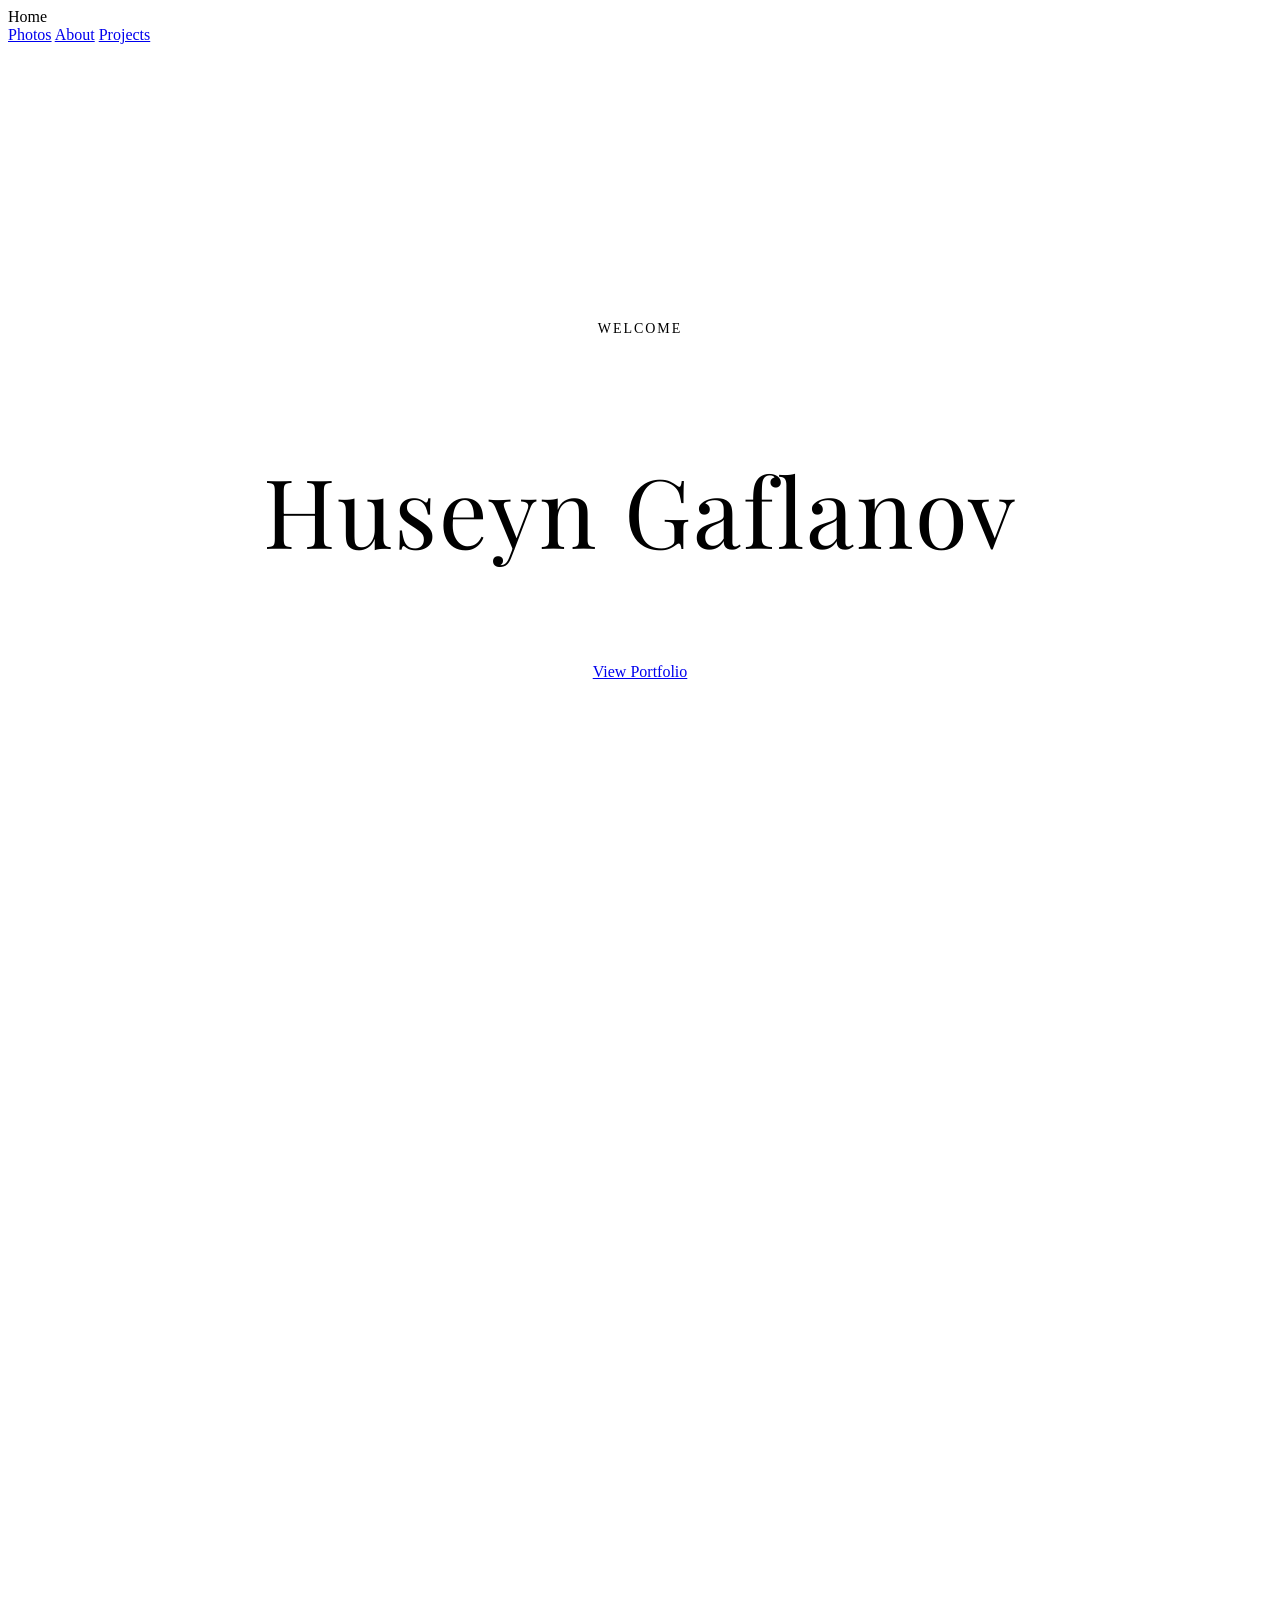
==== index.html @ c1ddec12 "Footer fix, Wrangler/Git setup, Projects set." ====
<!DOCTYPE html>
<html lang="en" dir="ltr">
  <head>
    <meta charset="utf-8">
    <meta name="viewport" content="width=device-width, initial-scale=1.0">
    <link rel="preconnect" href="https://fonts.googleapis.com">
    <link rel="preconnect" href="https://fonts.gstatic.com" crossorigin>
    <link href="https://fonts.googleapis.com/css2?family=Playfair+Display:ital,wght@0,400..900;1,400..900&display=swap" rel="stylesheet">
    <link rel="stylesheet" href="style.css">
    <title>Huseyn Gaflanov</title>
    <style>
      html, body {
        height: 100vh;
        overflow: hidden;
      }

      .hero {
        height: 100vh;
        display: flex;
        flex-direction: column;
        align-items: center;
        justify-content: center;
        gap: 1.25rem;
        text-align: center;
        padding: 0 2rem;
      }

      .hero h1 {
        font-family: "Playfair Display", serif;
        font-weight: 400;
        font-size: clamp(2.5rem, 8vw, 6rem);
        letter-spacing: 0.02em;
        color: var(--text);
        line-height: 1.1;
      }

      .hero p {
        font-size: 0.875rem;
        letter-spacing: 0.14em;
        text-transform: uppercase;
        color: var(--muted);
      }

      .hero-divider {
        width: 40px;
        height: 1px;
        background: var(--muted);
      }
    </style>
  </head>
  <body>

    <nav>
      <span class="nav-name">Home</span>
      <div class="nav-links">
        <a href="photography.html">Photos</a>
        <a href="about.html">About</a>
        <a href="projects.html">Projects</a>
      </div>
    </nav>

    <div class="hero">
      <p>Welcome</p>
      <div class="hero-divider"></div>
      <h1>Huseyn Gaflanov</h1>
      <a href="photography.html" class="btn" style="margin-top: 1rem;">View Portfolio</a>
    </div>

    <footer>
      <span class="footer-copy">Huseyn Gaflanov &mdash; All rights reserved.</span>
      <div class="footer-icons">

        <!-- Instagram -->
        <a href="https://instagram.com/huseyn_gaflanov" target="_blank" aria-label="Instagram">
          <svg viewBox="0 0 24 24" xmlns="http://www.w3.org/2000/svg"><path d="M12 2.163c3.204 0 3.584.012 4.85.07 1.17.054 1.97.24 2.43.403a4.92 4.92 0 0 1 1.772 1.153 4.92 4.92 0 0 1 1.153 1.772c.163.46.35 1.26.403 2.43.058 1.266.07 1.646.07 4.85s-.012 3.584-.07 4.85c-.054 1.17-.24 1.97-.403 2.43a4.92 4.92 0 0 1-1.153 1.772 4.92 4.92 0 0 1-1.772 1.153c-.46.163-1.26.35-2.43.403-1.266.058-1.646.07-4.85.07s-3.584-.012-4.85-.07c-1.17-.054-1.97-.24-2.43-.403a4.92 4.92 0 0 1-1.772-1.153 4.92 4.92 0 0 1-1.153-1.772c-.163-.46-.35-1.26-.403-2.43C2.175 15.747 2.163 15.367 2.163 12s.012-3.584.07-4.85c.054-1.17.24-1.97.403-2.43A4.92 4.92 0 0 1 3.79 2.948a4.92 4.92 0 0 1 1.772-1.153c.46-.163 1.26-.35 2.43-.403C9.416 2.175 9.796 2.163 12 2.163zm0-2.163C8.756 0 8.332.014 7.052.072 5.775.13 4.902.333 4.14.63a7.07 7.07 0 0 0-2.56 1.667A7.07 7.07 0 0 0 .63 4.856C.333 5.618.13 6.491.072 7.768.014 9.048 0 9.472 0 12c0 2.528.014 2.952.072 4.232.058 1.277.261 2.15.558 2.913a7.07 7.07 0 0 0 1.667 2.56 7.07 7.07 0 0 0 2.56 1.667c.763.297 1.636.5 2.913.558C8.332 23.986 8.756 24 12 24s3.668-.014 4.948-.072c1.277-.058 2.15-.261 2.913-.558a7.07 7.07 0 0 0 2.56-1.667 7.07 7.07 0 0 0 1.667-2.56c.297-.763.5-1.636.558-2.913.058-1.28.072-1.704.072-4.232s-.014-2.952-.072-4.232c-.058-1.277-.261-2.15-.558-2.913a7.07 7.07 0 0 0-1.667-2.56A7.07 7.07 0 0 0 19.86.63C19.098.333 18.225.13 16.948.072 15.668.014 15.244 0 12 0zm0 5.838a6.162 6.162 0 1 0 0 12.324 6.162 6.162 0 0 0 0-12.324zm0 10.162a4 4 0 1 1 0-8 4 4 0 0 1 0 8zm6.406-11.845a1.44 1.44 0 1 0 0 2.88 1.44 1.44 0 0 0 0-2.88z"/></svg>
        </a>

        <!-- GitHub -->
        <a href="https://github.com/huseyngaflanov" target="_blank" aria-label="GitHub">
          <svg viewBox="0 0 24 24" xmlns="http://www.w3.org/2000/svg"><path d="M12 0C5.374 0 0 5.373 0 12c0 5.302 3.438 9.8 8.207 11.387.599.111.793-.261.793-.577v-2.234c-3.338.726-4.033-1.416-4.033-1.416-.546-1.387-1.333-1.756-1.333-1.756-1.089-.745.083-.729.083-.729 1.205.084 1.839 1.237 1.839 1.237 1.07 1.834 2.807 1.304 3.492.997.107-.775.418-1.305.762-1.604-2.665-.305-5.467-1.334-5.467-5.931 0-1.311.469-2.381 1.236-3.221-.124-.303-.535-1.524.117-3.176 0 0 1.008-.322 3.301 1.23A11.509 11.509 0 0 1 12 5.803c1.02.005 2.047.138 3.006.404 2.291-1.552 3.297-1.23 3.297-1.23.653 1.653.242 2.874.118 3.176.77.84 1.235 1.911 1.235 3.221 0 4.609-2.807 5.624-5.479 5.921.43.372.823 1.102.823 2.222v3.293c0 .319.192.694.801.576C20.566 21.797 24 17.3 24 12c0-6.627-5.373-12-12-12z"/></svg>
        </a>

        <!-- YouTube -->
        <a href="https://www.youtube.com/@huseyngaflanov" target="_blank" aria-label="YouTube">
          <svg viewBox="0 0 24 24" xmlns="http://www.w3.org/2000/svg"><path d="M23.498 6.186a3.016 3.016 0 0 0-2.122-2.136C19.505 3.545 12 3.545 12 3.545s-7.505 0-9.377.505A3.017 3.017 0 0 0 .502 6.186C0 8.07 0 12 0 12s0 3.93.502 5.814a3.016 3.016 0 0 0 2.122 2.136c1.871.505 9.376.505 9.376.505s7.505 0 9.377-.505a3.015 3.015 0 0 0 2.122-2.136C24 15.93 24 12 24 12s0-3.93-.502-5.814zM9.545 15.568V8.432L15.818 12l-6.273 3.568z"/></svg>
        </a>

        <!-- Twitter / X -->
        <a href="https://x.com/HuseynGaflanov" target="_blank" aria-label="Twitter / X">
          <svg viewBox="0 0 24 24" xmlns="http://www.w3.org/2000/svg"><path d="M18.901 1.153h3.68l-8.04 9.19L24 22.846h-7.406l-5.8-7.584-6.638 7.584H.474l8.6-9.83L0 1.154h7.594l5.243 6.932ZM17.61 20.644h2.039L6.486 3.24H4.298Z"/></svg>
        </a>

      </div>
    </footer>

    <script type="text/javascript">
      fetch('/api/track', { method: 'GET' });
    </script>
  </body>
</html>
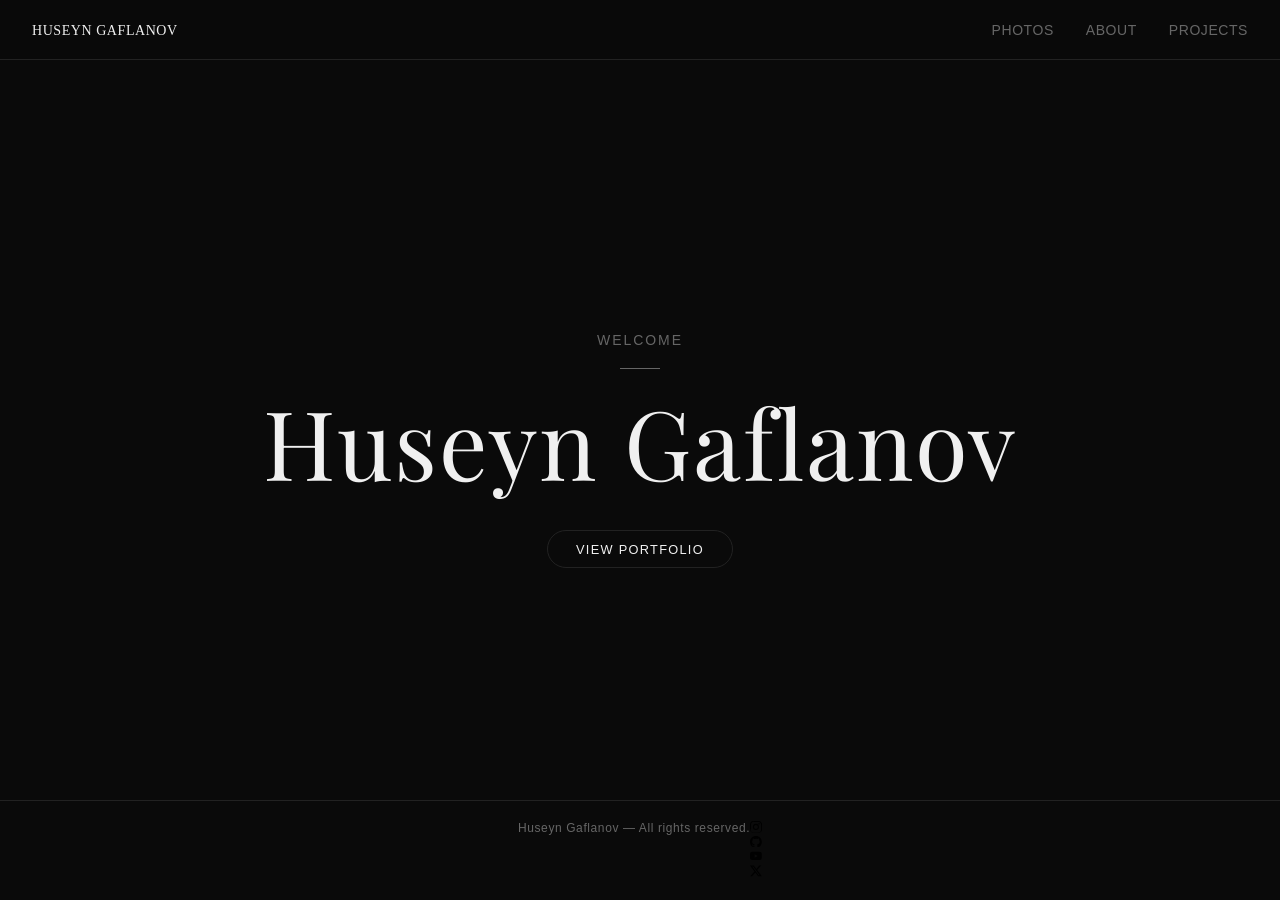
==== commit b2889044: "Nav bar update for mobile." ====
--- a/index.html
+++ b/index.html
@@ -51,13 +51,25 @@
   <body>
 
     <nav>
-      <span class="nav-name">Home</span>
+      <span class="nav-name"><a href="index.html">Huseyn Gaflanov</a></span>
       <div class="nav-links">
         <a href="photography.html">Photos</a>
         <a href="about.html">About</a>
         <a href="projects.html">Projects</a>
       </div>
+      <button class="nav-toggle" id="nav-toggle" aria-label="Menu">
+        <span></span>
+        <span></span>
+        <span></span>
+      </button>
     </nav>
+
+    <!-- Mobile dropdown -->
+    <div class="nav-dropdown" id="nav-dropdown">
+      <a href="photography.html">Photos</a>
+      <a href="about.html">About</a>
+      <a href="projects.html">Projects</a>
+    </div>
 
     <div class="hero">
       <p>Welcome</p>
@@ -94,6 +106,12 @@
     </footer>
 
     <script type="text/javascript">
+      const toggle = document.getElementById('nav-toggle');
+      const dropdown = document.getElementById('nav-dropdown');
+      toggle.addEventListener('click', () => {
+        toggle.classList.toggle('open');
+        dropdown.classList.toggle('open');
+      });
       fetch('/api/track', { method: 'GET' });
     </script>
   </body>
--- a/style.css
+++ b/style.css
@@ -0,0 +1,411 @@
+*, *::before, *::after {
+  margin: 0;
+  padding: 0;
+  box-sizing: border-box;
+}
+
+:root {
+  --bg: #0a0a0a;
+  --surface: #141414;
+  --border: #222;
+  --text: #f0f0f0;
+  --muted: #666;
+  --accent: #fff;
+  --nav-h: 60px;
+}
+
+html, body {
+  background: var(--bg);
+  color: var(--text);
+  font-family: -apple-system, BlinkMacSystemFont, 'Segoe UI', sans-serif;
+  min-height: 100vh;
+  overflow-x: hidden;
+}
+
+/* ── NAV ── */
+nav {
+  position: fixed;
+  top: 0;
+  left: 0;
+  right: 0;
+  height: var(--nav-h);
+  background: rgba(10, 10, 10, 0.85);
+  backdrop-filter: blur(12px);
+  -webkit-backdrop-filter: blur(12px);
+  border-bottom: 1px solid var(--border);
+  display: flex;
+  align-items: center;
+  justify-content: space-between;
+  padding: 0 2rem;
+  z-index: 100;
+}
+
+.nav-name {
+  font-size: 1rem;
+  font-weight: 400;
+  font-family: "Alice", serif;
+  letter-spacing: 0.02em;
+  color: var(--text);
+  text-decoration: none;
+  cursor: pointer;
+  pointer-events: none
+  text-decoration: none !important;
+}
+
+.nav-name a {
+  color: var(--text);
+  text-decoration: none;
+  font-size: 0.875rem;
+  letter-spacing: 0.04em;
+  text-transform: uppercase;
+  transition: color 0.2s;
+}
+
+.nav-name a:hover {
+  color: var(--accent);
+}
+
+.nav-links {
+  display: flex;
+  gap: 2rem;
+}
+
+.nav-links a {
+  color: var(--muted);
+  text-decoration: none;
+  font-size: 0.875rem;
+  letter-spacing: 0.04em;
+  text-transform: uppercase;
+  transition: color 0.2s;
+}
+
+.nav-links a:hover {
+  color: var(--text);
+}
+
+/* ── HAMBURGER BUTTON ── */
+.nav-toggle {
+  display: none;
+  flex-direction: column;
+  justify-content: center;
+  gap: 5px;
+  width: 36px;
+  height: 36px;
+  background: none;
+  border: none;
+  cursor: pointer;
+  padding: 4px;
+  border-radius: 6px;
+  transition: background 0.2s;
+}
+
+.nav-toggle:hover {
+  background: rgba(255,255,255,0.06);
+}
+
+.nav-toggle span {
+  display: block;
+  width: 100%;
+  height: 1.5px;
+  background: var(--text);
+  border-radius: 2px;
+  transition: transform 0.3s ease, opacity 0.3s ease;
+  transform-origin: center;
+}
+
+.nav-toggle.open span:nth-child(1) {
+  transform: translateY(6.5px) rotate(45deg);
+}
+.nav-toggle.open span:nth-child(2) {
+  opacity: 0;
+}
+.nav-toggle.open span:nth-child(3) {
+  transform: translateY(-6.5px) rotate(-45deg);
+}
+
+/* ── DROPDOWN MENU ── */
+.nav-dropdown {
+  display: none;
+  position: fixed;
+  top: var(--nav-h);
+  left: 0;
+  right: 0;
+  background: rgba(10, 10, 10, 0.92);
+  backdrop-filter: blur(16px);
+  -webkit-backdrop-filter: blur(16px);
+  border-bottom: 1px solid var(--border);
+  flex-direction: column;
+  padding: 0.5rem 0;
+  z-index: 99;
+}
+
+.nav-dropdown.open {
+  display: flex;
+}
+
+.nav-dropdown a {
+  color: var(--muted);
+  text-decoration: none;
+  font-size: 0.875rem;
+  letter-spacing: 0.04em;
+  text-transform: uppercase;
+  padding: 0.9rem 2rem;
+  transition: color 0.2s, background 0.2s;
+  border-bottom: 1px solid var(--border);
+}
+
+.nav-dropdown a:last-child {
+  border-bottom: none;
+}
+
+.nav-dropdown a:hover {
+  color: var(--text);
+  background: rgba(255,255,255,0.04);
+}
+
+@media (max-width: 600px) {
+  .nav-links { display: none; }
+  .nav-toggle { display: flex; }
+}
+
+/* ── MAIN ── */
+main {
+  padding-top: calc(var(--nav-h) + 2rem);
+  padding-bottom: 4rem;
+  padding-left: 1.5rem;
+  padding-right: 1.5rem;
+  max-width: 1600px;
+  margin: 0 auto;
+}
+
+/* ── GALLERY GRID ── */
+#gallery {
+  columns: 4 280px;
+  column-gap: 0.75rem;
+}
+
+.gallery-item {
+  break-inside: avoid;
+  margin-bottom: 0.75rem;
+  overflow: hidden;
+  border-radius: 6px;
+  cursor: pointer;
+  position: relative;
+  background: var(--surface);
+}
+
+.gallery-item img {
+  width: 100%;
+  display: block;
+  transition: transform 0.4s ease, opacity 0.3s ease;
+  opacity: 0;
+}
+
+.gallery-item img.loaded {
+  opacity: 1;
+}
+
+.gallery-item:hover img {
+  transform: scale(1.03);
+}
+
+.gallery-item::after {
+  content: '';
+  position: absolute;
+  inset: 0;
+  background: rgba(0,0,0,0);
+  transition: background 0.3s;
+  border-radius: 6px;
+}
+
+.gallery-item:hover::after {
+  background: rgba(0,0,0,0.15);
+}
+
+/* ── LOADING ── */
+.loading {
+  text-align: center;
+  color: var(--muted);
+  font-size: 0.875rem;
+  padding: 4rem 0;
+  letter-spacing: 0.05em;
+}
+
+.loading.hidden {
+  display: none;
+}
+
+/* ── FULLSCREEN VIEW ── */
+.fs-view {
+  display: none;
+  position: fixed;
+  inset: 0;
+  z-index: 9999;
+  align-items: center;
+  justify-content: center;
+}
+
+.fs-view.open {
+  display: flex;
+}
+
+.fs-backdrop {
+  position: absolute;
+  inset: 0;
+  background: rgba(0, 0, 0, 0.92);
+  backdrop-filter: blur(8px);
+  -webkit-backdrop-filter: blur(8px);
+}
+
+.fs-content {
+  position: relative;
+  display: flex;
+  flex-direction: column;
+  align-items: center;
+  gap: 1.25rem;
+  z-index: 1;
+  max-width: 90vw;
+  max-height: 90vh;
+}
+
+.fs-content img {
+  max-width: 90vw;
+  max-height: 80vh;
+  object-fit: contain;
+  border-radius: 6px;
+  box-shadow: 0 32px 80px rgba(0,0,0,0.6);
+  transition: opacity 0.3s ease;
+}
+
+.fs-content img.fs-img-hidden {
+  opacity: 0;
+}
+
+/* ── FULLSCREEN SPINNER ── */
+.fs-spinner {
+  position: absolute;
+  top: 50%;
+  left: 50%;
+  transform: translate(-50%, -50%);
+  display: flex;
+  align-items: center;
+  pointer-events: none;
+}
+
+.fs-spinner.hidden {
+  display: none;
+}
+
+.spinner {
+  width: 36px;
+  height: 36px;
+  border: 2px solid rgba(255,255,255,0.1);
+  border-top-color: rgba(255,255,255,0.7);
+  border-radius: 50%;
+  animation: spin 0.75s linear infinite;
+}
+
+@keyframes spin {
+  to { transform: rotate(360deg); }
+}
+
+.fs-controls {
+  display: flex;
+  align-items: center;
+  gap: 0.75rem;
+}
+
+.fs-btn {
+  background: rgba(255,255,255,0.08);
+  color: var(--text);
+  border: 1px solid rgba(255,255,255,0.12);
+  padding: 0.5rem 1.1rem;
+  border-radius: 999px;
+  font-size: 0.875rem;
+  cursor: pointer;
+  transition: background 0.2s, border-color 0.2s;
+  white-space: nowrap;
+}
+
+.fs-btn:hover {
+  background: rgba(255,255,255,0.16);
+  border-color: rgba(255,255,255,0.25);
+}
+
+.fs-btn-close {
+  background: rgba(255, 60, 60, 0.15);
+  border-color: rgba(255, 60, 60, 0.25);
+}
+
+.fs-btn-close:hover {
+  background: rgba(255, 60, 60, 0.3);
+}
+
+.fs-btn-download {
+  background: rgba(255,255,255,0.12);
+  font-weight: 500;
+}
+
+.fs-counter {
+  color: var(--muted);
+  font-size: 0.8rem;
+  letter-spacing: 0.06em;
+}
+
+/* ── KEYBOARD HINT ── */
+@keyframes fadeout {
+  0% { opacity: 1; }
+  80% { opacity: 1; }
+  100% { opacity: 0; }
+}
+
+/* ── RESPONSIVE ── */
+@media (max-width: 600px) {
+  nav { padding: 0 1rem; }
+  main { padding-left: 0.75rem; padding-right: 0.75rem; }
+  #gallery { columns: 2 140px; column-gap: 0.5rem; }
+  .gallery-item { margin-bottom: 0.5rem; }
+  .nav-links { gap: 1rem; }
+}
+
+/* ── BUTTONS ── */
+.btn {
+  display: inline-block;
+  color: var(--text);
+  text-decoration: none;
+  font-size: 0.8rem;
+  letter-spacing: 0.1em;
+  text-transform: uppercase;
+  border: 1px solid var(--border);
+  padding: 0.65rem 1.75rem;
+  border-radius: 999px;
+  transition: background 0.2s, border-color 0.2s;
+  cursor: pointer;
+  background: transparent;
+}
+
+.btn:hover {
+  background: rgba(255,255,255,0.06);
+  border-color: #444;
+}
+
+/* ── RESPONSIVE ── */
+@media (max-width: 600px) {
+  nav { padding: 0 1rem; }
+  .nav-links { gap: 1rem; }
+}
+
+/* ── FOOTER ── */
+footer {
+  position: fixed;
+  bottom: 0;
+  left: 0;
+  right: 0;
+  padding: 1.25rem 2rem;
+  display: flex;
+  justify-content: center;
+  color: var(--muted);
+  font-size: 0.75rem;
+  letter-spacing: 0.05em;
+  border-top: 1px solid var(--border);
+}
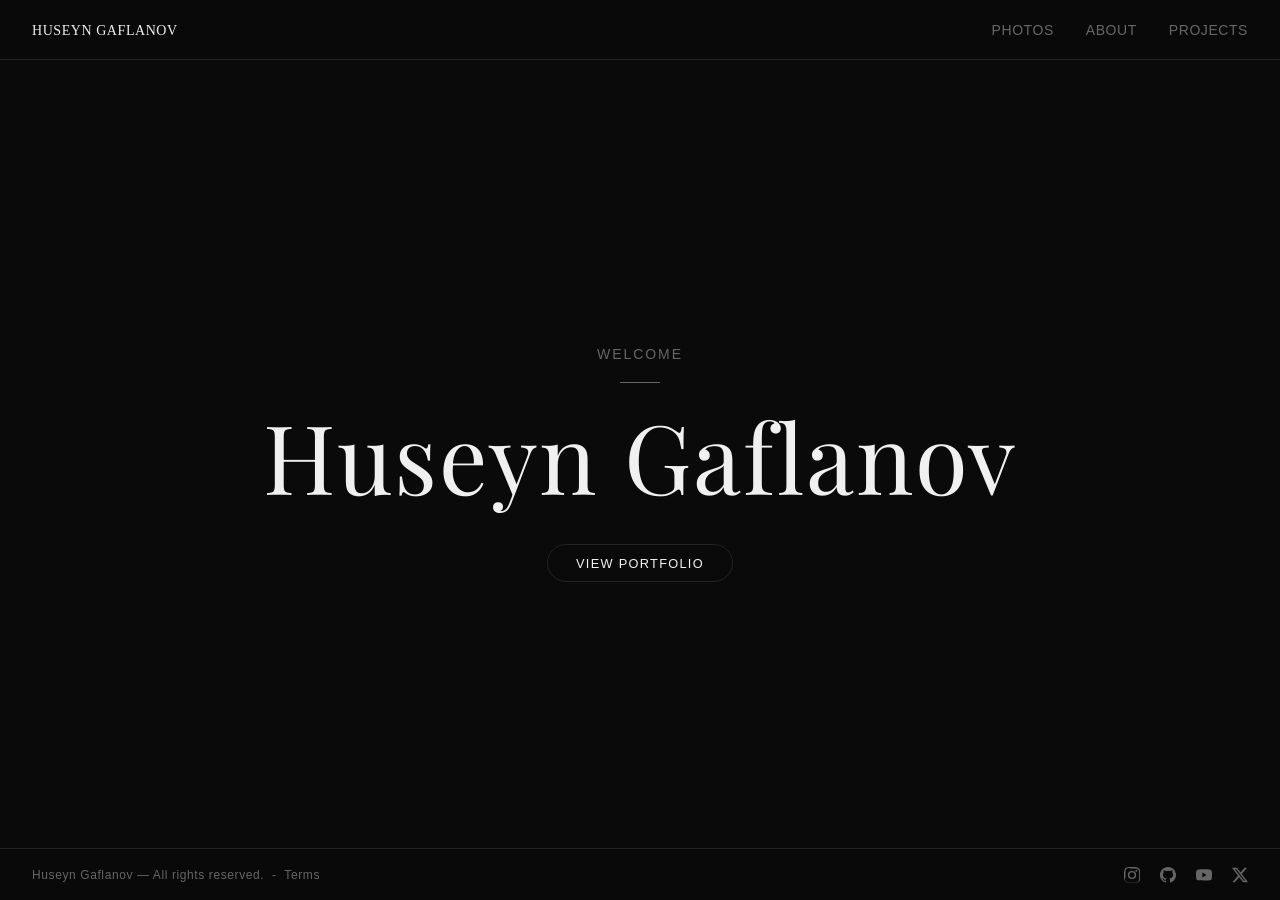
==== commit 1d0c7363: "Terms page added and linked to all footers. 404 Footer fully updated." ====
--- a/index.html
+++ b/index.html
@@ -15,7 +15,6 @@
       }
 
       .hero {
-        height: 100vh;
         display: flex;
         flex-direction: column;
         align-items: center;
@@ -46,6 +45,57 @@
         height: 1px;
         background: var(--muted);
       }
+
+      /* MAIN VIDEO BACKGROUND */
+      main {
+        position: relative;
+        height: 100vh;
+        width: 100vw;
+        display: flex;
+        justify-content: center;
+        align-items: center;
+      }
+
+      .main-video-bg {
+        position: absolute;
+        inset: 0;
+        z-index: 0;
+        overflow: hidden;
+        border-radius: 0;
+        opacity: 0;
+        transition: opacity 1.8s ease;
+        pointer-events: none;
+
+        height: 100%;
+        top: 0;
+        left: 0;
+        right: 0;
+        bottom: 0;
+        margin: 0;
+      }
+
+      .main-video-bg.visible {
+        opacity: 1;
+      }
+
+      .main-video-bg video {
+        width: 100%;
+        height: 100%;
+        object-fit: cover;
+      }
+
+      .main-video-bg::after {
+        content: '';
+        position: absolute;
+        inset: 0;
+        background: rgba(0, 0, 0, 0.75);
+      }
+
+      /* all elements above the video */
+      main > *:not(.main-video-bg) {
+        position: relative;
+        z-index: 1;
+      }
     </style>
   </head>
   <body>
@@ -64,22 +114,31 @@
       </button>
     </nav>
 
-    <!-- Mobile dropdown -->
+    <!-- Mobile dropdown navigation -->
     <div class="nav-dropdown" id="nav-dropdown">
       <a href="photography.html">Photos</a>
       <a href="about.html">About</a>
       <a href="projects.html">Projects</a>
     </div>
 
-    <div class="hero">
-      <p>Welcome</p>
-      <div class="hero-divider"></div>
-      <h1>Huseyn Gaflanov</h1>
-      <a href="photography.html" class="btn" style="margin-top: 1rem;">View Portfolio</a>
-    </div>
+    <main>
+      <div class="main-video-bg" id="main-video-bg">
+        <video autoplay muted loop playsinline preload="auto">
+          <source src="" type="video/webm">
+          <source src="https://pub-67f966122c5349318de9457c10586d97.r2.dev/videoplayback.1774648775066.publer.com.mp4"  type="video/mp4">
+        </video>
+      </div>
+
+      <div class="hero">
+        <p>Welcome</p>
+        <div class="hero-divider"></div>
+        <h1>Huseyn Gaflanov</h1>
+        <a href="photography.html" class="btn" style="margin-top: 1rem;">View Portfolio</a>
+      </div>
+    </main>
 
     <footer>
-      <span class="footer-copy">Huseyn Gaflanov &mdash; All rights reserved.</span>
+      <span class="footer-copy">Huseyn Gaflanov &mdash; All rights reserved. &nbsp;-&nbsp; <a href="legal.html" style="color: var(--muted); text-decoration: none; transition: color 0.2s;" onmouseover="this.style.color='var(--text)'" onmouseout="this.style.color='var(--muted)'">Terms</a></span>
       <div class="footer-icons">
 
         <!-- Instagram -->
@@ -112,6 +171,9 @@
         toggle.classList.toggle('open');
         dropdown.classList.toggle('open');
       });
+      setTimeout(() => {
+        document.getElementById('main-video-bg').classList.add('visible');
+      }, 3000);
       fetch('/api/track', { method: 'GET' });
     </script>
   </body>
--- a/style.css
+++ b/style.css
@@ -401,11 +401,127 @@
   bottom: 0;
   left: 0;
   right: 0;
-  padding: 1.25rem 2rem;
-  display: flex;
-  justify-content: center;
+  padding: 0 2rem;
+  height: 52px;
+  display: flex;
+  align-items: center;
+  justify-content: space-between;
   color: var(--muted);
   font-size: 0.75rem;
   letter-spacing: 0.05em;
   border-top: 1px solid var(--border);
-}
+  background: rgba(10, 10, 10, 0.85);
+  backdrop-filter: blur(12px);
+  -webkit-backdrop-filter: blur(12px);
+}
+
+.footer-copy {
+  color: var(--muted);
+  font-size: 0.75rem;
+  letter-spacing: 0.05em;
+}
+
+.footer-icons {
+  display: flex;
+  align-items: center;
+  gap: 1.25rem;
+}
+
+.footer-icons a {
+  color: var(--muted);
+  display: flex;
+  align-items: center;
+  transition: color 0.2s;
+}
+
+.footer-icons a:hover {
+  color: var(--text);
+}
+
+.footer-icons svg {
+  width: 16px;
+  height: 16px;
+  fill: currentColor;
+}
+
+/* ── FULLSCREEN SIDE PANEL LAYOUT ── */
+.fs-content {
+  flex-direction: row;
+  gap: 2rem;
+  max-width: 95vw;
+}
+
+.fs-image-wrap {
+  display: flex;
+  flex-direction: column;
+  align-items: center;
+  gap: 1.25rem;
+}
+
+.fs-content img {
+  max-width: 75vw;
+}
+
+/* ── EXIF PANEL ── */
+.fs-exif {
+  width: 200px;
+  min-width: 200px;
+  display: flex;
+  flex-direction: column;
+  gap: 1.25rem;
+  align-self: center;
+}
+
+.fs-exif-title {
+  font-size: 0.65rem;
+  letter-spacing: 0.12em;
+  text-transform: uppercase;
+  color: var(--muted);
+  border-bottom: 1px solid var(--border);
+  padding-bottom: 0.75rem;
+}
+
+.fs-exif-row {
+  display: flex;
+  flex-direction: column;
+  gap: 0.2rem;
+}
+
+.fs-exif-label {
+  font-size: 0.65rem;
+  letter-spacing: 0.1em;
+  text-transform: uppercase;
+  color: var(--muted);
+}
+
+.fs-exif-value {
+  font-size: 0.875rem;
+  color: var(--text);
+}
+
+.fs-exif-loading {
+  font-size: 0.75rem;
+  color: var(--muted);
+  letter-spacing: 0.05em;
+}
+
+@media (max-width: 900px) {
+  .fs-content {
+    flex-direction: column;
+  }
+  .fs-content img {
+    max-width: 90vw;
+    max-height: 60vh;
+  }
+  .fs-exif {
+    width: 100%;
+    min-width: unset;
+    flex-direction: row;
+    flex-wrap: wrap;
+    gap: 1rem;
+    justify-content: center;
+  }
+  .fs-exif-title {
+    width: 100%;
+  }
+}
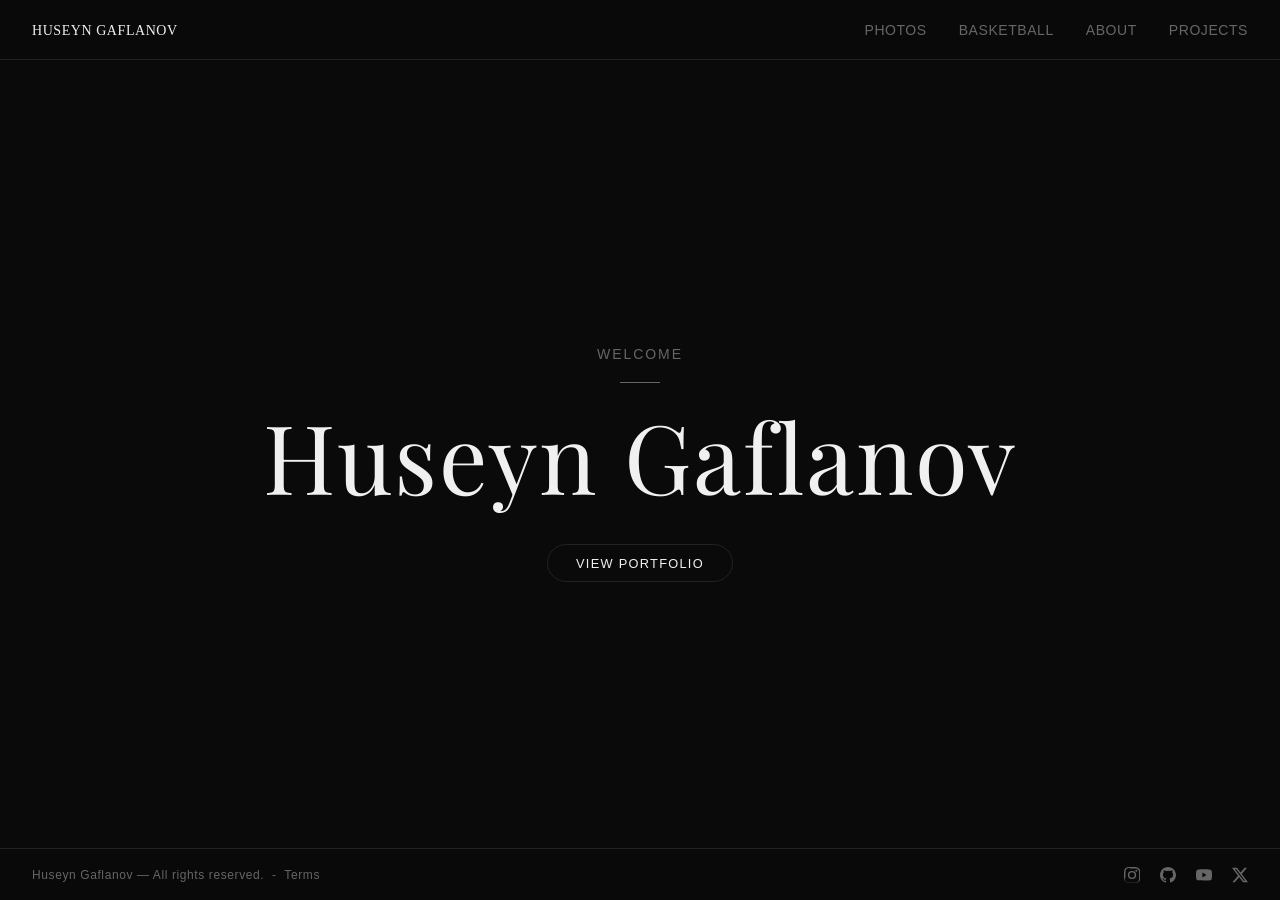
==== commit ffb9fba1: "sync" ====
--- a/index.html
+++ b/index.html
@@ -6,7 +6,8 @@
     <link rel="preconnect" href="https://fonts.googleapis.com">
     <link rel="preconnect" href="https://fonts.gstatic.com" crossorigin>
     <link href="https://fonts.googleapis.com/css2?family=Playfair+Display:ital,wght@0,400..900;1,400..900&display=swap" rel="stylesheet">
-    <link rel="stylesheet" href="style.css">
+    <link rel="stylesheet" href="styles/style.css">
+    <link rel="icon" href="src/favicon.ico">
     <title>Huseyn Gaflanov</title>
     <style>
       html, body {
@@ -104,6 +105,7 @@
       <span class="nav-name"><a href="index.html">Huseyn Gaflanov</a></span>
       <div class="nav-links">
         <a href="photography.html">Photos</a>
+        <a href="basketball.html" class="nav-basketball">Basketball</a>
         <a href="about.html">About</a>
         <a href="projects.html">Projects</a>
       </div>
@@ -117,6 +119,7 @@
     <!-- Mobile dropdown navigation -->
     <div class="nav-dropdown" id="nav-dropdown">
       <a href="photography.html">Photos</a>
+      <a href="basketball.html">Basketball</a>
       <a href="about.html">About</a>
       <a href="projects.html">Projects</a>
     </div>
--- a/styles/style.css
+++ b/styles/style.css
@@ -0,0 +1,624 @@
+*, *::before, *::after {
+  margin: 0;
+  padding: 0;
+  box-sizing: border-box;
+}
+
+:root {
+  --bg: #0a0a0a;
+  --surface: #141414;
+  --border: #222;
+  --text: #f0f0f0;
+  --muted: #666;
+  --accent: #fff;
+  --nav-h: 60px;
+  --basketball: #fc7f12;
+}
+
+html, body {
+  background: var(--bg);
+  color: var(--text);
+  font-family: -apple-system, BlinkMacSystemFont, 'Segoe UI', sans-serif;
+  min-height: 100vh;
+  overflow-x: hidden;
+  scroll-behavior: smooth;
+}
+
+/* NAV */
+nav {
+  position: fixed;
+  top: 0;
+  left: 0;
+  right: 0;
+  height: var(--nav-h);
+  background: rgba(10, 10, 10, 0.85);
+  backdrop-filter: blur(12px);
+  -webkit-backdrop-filter: blur(12px);
+  border-bottom: 1px solid var(--border);
+  display: flex;
+  align-items: center;
+  justify-content: space-between;
+  padding: 0 2rem;
+  z-index: 100;
+}
+
+.nav-name {
+  font-size: 1rem;
+  font-weight: 400;
+  font-family: "Alice", serif;
+  letter-spacing: 0.02em;
+  color: var(--text);
+  text-decoration: none;
+  cursor: pointer;
+  pointer-events: none
+  text-decoration: none !important;
+}
+
+.nav-name a {
+  color: var(--text);
+  text-decoration: none;
+  font-size: 0.875rem;
+  letter-spacing: 0.04em;
+  text-transform: uppercase;
+  transition: color 0.2s;
+}
+
+.nav-name a:hover {
+  color: var(--accent);
+}
+
+.nav-links {
+  display: flex;
+  gap: 2rem;
+}
+
+.nav-links a {
+  color: var(--muted);
+  text-decoration: none;
+  font-size: 0.875rem;
+  letter-spacing: 0.04em;
+  text-transform: uppercase;
+  transition: color 0.2s;
+}
+
+.nav-links a:hover {
+  color: var(--text);
+}
+
+.nav-links a.nav-basketball:hover {
+  color: var(--basketball);
+  text-shadow:
+    0 0 7px var(--basketball),
+    0 0 10px var(--basketball),
+    0 0 21px var(--basketball),
+    0 0 42px var(--basketball),
+    0 0 82px var(--basketball),
+    0 0 92px var(--basketball);
+}
+
+/* HAMBURGER BUTTON (navigation) */
+.nav-toggle {
+  display: none;
+  flex-direction: column;
+  justify-content: center;
+  gap: 5px;
+  width: 36px;
+  height: 36px;
+  background: none;
+  border: none;
+  cursor: pointer;
+  padding: 4px;
+  border-radius: 6px;
+  transition: background 0.2s;
+}
+
+.nav-toggle:hover {
+  background: rgba(255,255,255,0.06);
+}
+
+.nav-toggle span {
+  display: block;
+  width: 100%;
+  height: 1.5px;
+  background: var(--text);
+  border-radius: 2px;
+  transition: transform 0.3s ease, opacity 0.3s ease;
+  transform-origin: center;
+}
+
+.nav-toggle.open span:nth-child(1) {
+  transform: translateY(6.5px) rotate(45deg);
+}
+.nav-toggle.open span:nth-child(2) {
+  opacity: 0;
+}
+.nav-toggle.open span:nth-child(3) {
+  transform: translateY(-6.5px) rotate(-45deg);
+}
+
+/* DROPDOWN MENU */
+.nav-dropdown {
+  display: none;
+  position: fixed;
+  top: var(--nav-h);
+  left: 0;
+  right: 0;
+  background: rgba(10, 10, 10, 0.92);
+  backdrop-filter: blur(16px);
+  -webkit-backdrop-filter: blur(16px);
+  border-bottom: 1px solid var(--border);
+  flex-direction: column;
+  padding: 0.5rem 0;
+  z-index: 99;
+}
+
+.nav-dropdown.open {
+  display: flex;
+}
+
+.nav-dropdown a {
+  color: var(--muted);
+  text-decoration: none;
+  font-size: 0.875rem;
+  letter-spacing: 0.04em;
+  text-transform: uppercase;
+  padding: 0.9rem 2rem;
+  transition: color 0.2s, background 0.2s;
+  border-bottom: 1px solid var(--border);
+}
+
+.nav-dropdown a:last-child {
+  border-bottom: none;
+}
+
+.nav-dropdown a:hover {
+  color: var(--text);
+  background: rgba(255,255,255,0.04);
+}
+
+@media (max-width: 600px) {
+  .nav-links { display: none; }
+  .nav-toggle { display: flex; }
+}
+
+main {
+  padding-top: calc(var(--nav-h) + 2rem);
+  padding-bottom: 4rem;
+  padding-left: 1.5rem;
+  padding-right: 1.5rem;
+  max-width: 1600px;
+  margin: 0 auto;
+}
+
+/* GALLERY GRID */
+#gallery {
+  columns: 4 280px;
+  column-gap: 0.75rem;
+}
+
+.gallery-item {
+  break-inside: avoid;
+  margin-bottom: 0.75rem;
+  overflow: hidden;
+  border-radius: 6px;
+  cursor: pointer;
+  position: relative;
+  background: var(--surface);
+}
+
+.gallery-item img {
+  width: 100%;
+  display: block;
+  transition: transform 0.4s ease, opacity 0.3s ease;
+  opacity: 0;
+}
+
+.gallery-item img.loaded {
+  opacity: 1;
+}
+
+.gallery-item:hover img {
+  transform: scale(1.03);
+}
+
+.gallery-item::after {
+  content: '';
+  position: absolute;
+  inset: 0;
+  background: rgba(0,0,0,0);
+  transition: background 0.3s;
+  border-radius: 6px;
+}
+
+.gallery-item:hover::after {
+  background: rgba(0,0,0,0.15);
+}
+
+/* LOADING */
+.loading {
+  text-align: center;
+  color: var(--muted);
+  font-size: 0.875rem;
+  padding: 4rem 0;
+  letter-spacing: 0.05em;
+}
+
+.loading.hidden {
+  display: none;
+}
+
+/* FULLSCREEN VIEW */
+.fs-view {
+  display: none;
+  position: fixed;
+  inset: 0;
+  z-index: 9999;
+  align-items: center;
+  justify-content: center;
+}
+
+.fs-view.open {
+  display: flex;
+}
+
+.fs-backdrop {
+  position: absolute;
+  inset: 0;
+  background: rgba(0, 0, 0, 0.92);
+  backdrop-filter: blur(8px);
+  -webkit-backdrop-filter: blur(8px);
+}
+
+.fs-content {
+  position: relative;
+  display: flex;
+  flex-direction: column;
+  align-items: center;
+  gap: 1.25rem;
+  z-index: 1;
+  max-width: 90vw;
+  max-height: 90vh;
+}
+
+.fs-content img {
+  max-width: 90vw;
+  max-height: 80vh;
+  object-fit: contain;
+  border-radius: 6px;
+  box-shadow: 0 32px 80px rgba(0,0,0,0.6);
+  transition: opacity 0.3s ease;
+}
+
+.fs-content img.fs-img-hidden {
+  opacity: 0;
+}
+
+/* FULLSCREEN SPINNER */
+.fs-spinner {
+  position: absolute;
+  top: 50%;
+  left: 50%;
+  transform: translate(-50%, -50%);
+  display: flex;
+  align-items: center;
+  pointer-events: none;
+}
+
+.fs-spinner.hidden {
+  display: none;
+}
+
+.spinner {
+  width: 36px;
+  height: 36px;
+  border: 2px solid rgba(255,255,255,0.1);
+  border-top-color: rgba(255,255,255,0.7);
+  border-radius: 50%;
+  animation: spin 0.75s linear infinite;
+}
+
+@keyframes spin {
+  to { transform: rotate(360deg); }
+}
+
+.fs-controls {
+  display: flex;
+  align-items: center;
+  gap: 0.75rem;
+}
+
+.fs-btn {
+  background: rgba(255,255,255,0.08);
+  color: var(--text);
+  border: 1px solid rgba(255,255,255,0.12);
+  padding: 0.5rem 1.1rem;
+  border-radius: 999px;
+  font-size: 0.875rem;
+  cursor: pointer;
+  transition: background 0.2s, border-color 0.2s;
+  white-space: nowrap;
+}
+
+.fs-btn:hover {
+  background: rgba(255,255,255,0.16);
+  border-color: rgba(255,255,255,0.25);
+}
+
+.fs-btn-close {
+  background: rgba(255, 60, 60, 0.15);
+  border-color: rgba(255, 60, 60, 0.25);
+}
+
+.fs-btn-close:hover {
+  background: rgba(255, 60, 60, 0.3);
+}
+
+.fs-btn-download {
+  background: rgba(255,255,255,0.12);
+  font-weight: 500;
+}
+
+.fs-counter {
+  color: var(--muted);
+  font-size: 0.8rem;
+  letter-spacing: 0.06em;
+}
+
+/* KEYBOARD HINT */
+@keyframes fadeout {
+  0% { opacity: 1; }
+  80% { opacity: 1; }
+  100% { opacity: 0; }
+}
+
+/* RESPONSIVE */
+@media (max-width: 600px) {
+  nav { padding: 0 1rem; }
+  main { padding-left: 0.75rem; padding-right: 0.75rem; }
+  #gallery { columns: 2 140px; column-gap: 0.5rem; }
+  .gallery-item { margin-bottom: 0.5rem; }
+  .nav-links { gap: 1rem; }
+}
+
+/* BUTTONS */
+.btn {
+  display: inline-block;
+  color: var(--text);
+  text-decoration: none;
+  font-size: 0.8rem;
+  letter-spacing: 0.1em;
+  text-transform: uppercase;
+  border: 1px solid var(--border);
+  padding: 0.65rem 1.75rem;
+  border-radius: 999px;
+  transition: background 0.2s, border-color 0.2s;
+  cursor: pointer;
+  background: transparent;
+}
+
+.btn:hover {
+  background: rgba(255,255,255,0.06);
+  border-color: #444;
+}
+
+/* RESPONSIVE */
+@media (max-width: 600px) {
+  nav { padding: 0 1rem; }
+  .nav-links { gap: 1rem; }
+}
+
+/* FOOTER */
+footer {
+  position: fixed;
+  bottom: 0;
+  left: 0;
+  right: 0;
+  padding: 0 2rem;
+  height: 52px;
+  display: flex;
+  align-items: center;
+  justify-content: space-between;
+  color: var(--muted);
+  font-size: 0.75rem;
+  letter-spacing: 0.05em;
+  border-top: 1px solid var(--border);
+  background: rgba(10, 10, 10, 0.85);
+  backdrop-filter: blur(12px);
+  -webkit-backdrop-filter: blur(12px);
+}
+
+.footer-copy {
+  color: var(--muted);
+  font-size: 0.75rem;
+  letter-spacing: 0.05em;
+}
+
+.footer-icons {
+  display: flex;
+  align-items: center;
+  gap: 1.25rem;
+}
+
+.footer-icons a {
+  color: var(--muted);
+  display: flex;
+  align-items: center;
+  transition: color 0.2s;
+}
+
+.footer-icons a:hover {
+  color: var(--text);
+}
+
+.footer-icons svg {
+  width: 16px;
+  height: 16px;
+  fill: currentColor;
+}
+
+/* FULLSCREEN SIDE PANEL LAYOUT */
+.fs-content {
+  flex-direction: row;
+  gap: 2rem;
+  max-width: 95vw;
+}
+
+.fs-image-wrap {
+  display: flex;
+  flex-direction: column;
+  align-items: center;
+  gap: 1.25rem;
+}
+
+.fs-content img {
+  max-width: 75vw;
+}
+
+/* EXIF PANEL */
+.fs-exif {
+  width: 200px;
+  min-width: 200px;
+  display: flex;
+  flex-direction: column;
+  gap: 1.25rem;
+  align-self: center;
+  position: absolute;
+  right: -220px;
+  top: 50%;
+  transform: translateY(-50%);
+}
+
+.fs-exif-title {
+  font-size: 0.65rem;
+  letter-spacing: 0.12em;
+  text-transform: uppercase;
+  color: var(--muted);
+  border-bottom: 1px solid var(--border);
+  padding-bottom: 0.75rem;
+}
+
+.fs-exif-row {
+  display: flex;
+  flex-direction: column;
+  gap: 0.2rem;
+}
+
+.fs-exif-label {
+  font-size: 0.65rem;
+  letter-spacing: 0.1em;
+  text-transform: uppercase;
+  color: var(--muted);
+}
+
+.fs-exif-value {
+  font-size: 0.875rem;
+  color: var(--text);
+}
+
+.fs-exif-loading {
+  font-size: 0.75rem;
+  color: var(--muted);
+  letter-spacing: 0.05em;
+}
+
+@media (max-width: 900px) {
+  .fs-content {
+    flex-direction: column;
+  }
+  .fs-content img {
+    max-width: 90vw;
+    max-height: 60vh;
+  }
+  .fs-exif {
+    width: 100%;
+    min-width: unset;
+    flex-direction: row;
+    flex-wrap: wrap;
+    gap: 1rem;
+    justify-content: center;
+  }
+  .fs-exif-title {
+    width: 100%;
+  }
+}
+
+/* EXIF PANEL POSITION FIX */
+.fs-content {
+  justify-content: center;
+}
+
+@media (max-width: 1200px) {
+  .fs-exif {
+    position: static;
+    transform: none;
+    width: 100%;
+    min-width: unset;
+    flex-direction: row;
+    flex-wrap: wrap;
+    gap: 1rem;
+    justify-content: center;
+  }
+  .fs-exif-title {
+    width: 100%;
+  }
+  .fs-content {
+    flex-direction: column;
+  }
+  .fs-content img {
+    max-width: 90vw;
+    max-height: 60vh;
+  }
+}
+
+.scroll-hint {
+  position: fixed;
+  bottom: 50vh;
+  right: 10vw;
+  display: flex;
+  align-items: center;
+  color: var(--muted);
+  animation: scroll-bounce 2.2s ease-in-out infinite;
+  z-index: 10;
+  border-radius: 50%;
+  transition: all 0.5s ease;
+}
+
+.scroll-hint svg {
+  transition: transform 0.3s ease;
+
+}
+
+.top-scroll-hint {
+
+  cursor: pointer;
+}
+
+.top-scroll-hint svg {
+  transform: rotate(180deg);
+}
+
+.hidden-scroll-hint svg {
+  transform: rotate(180deg);
+  opacity: 0;
+  transition: opacity 0.5s ease;
+  cursor: default;
+}
+
+.bottom-scroll-hint {
+  transform: scale(2);
+}
+
+.bottom-scroll-hint svg {
+  transform: scale(2) rotate(180deg);
+}
+
+@media (max-width: 1000px)  {
+  .scroll-hint {
+    display: none;
+  }
+}
+
+@keyframes scroll-bounce {
+  0%, 100% { transform: translateY(0); }
+  50%       { transform: translateY(8px); }
+}
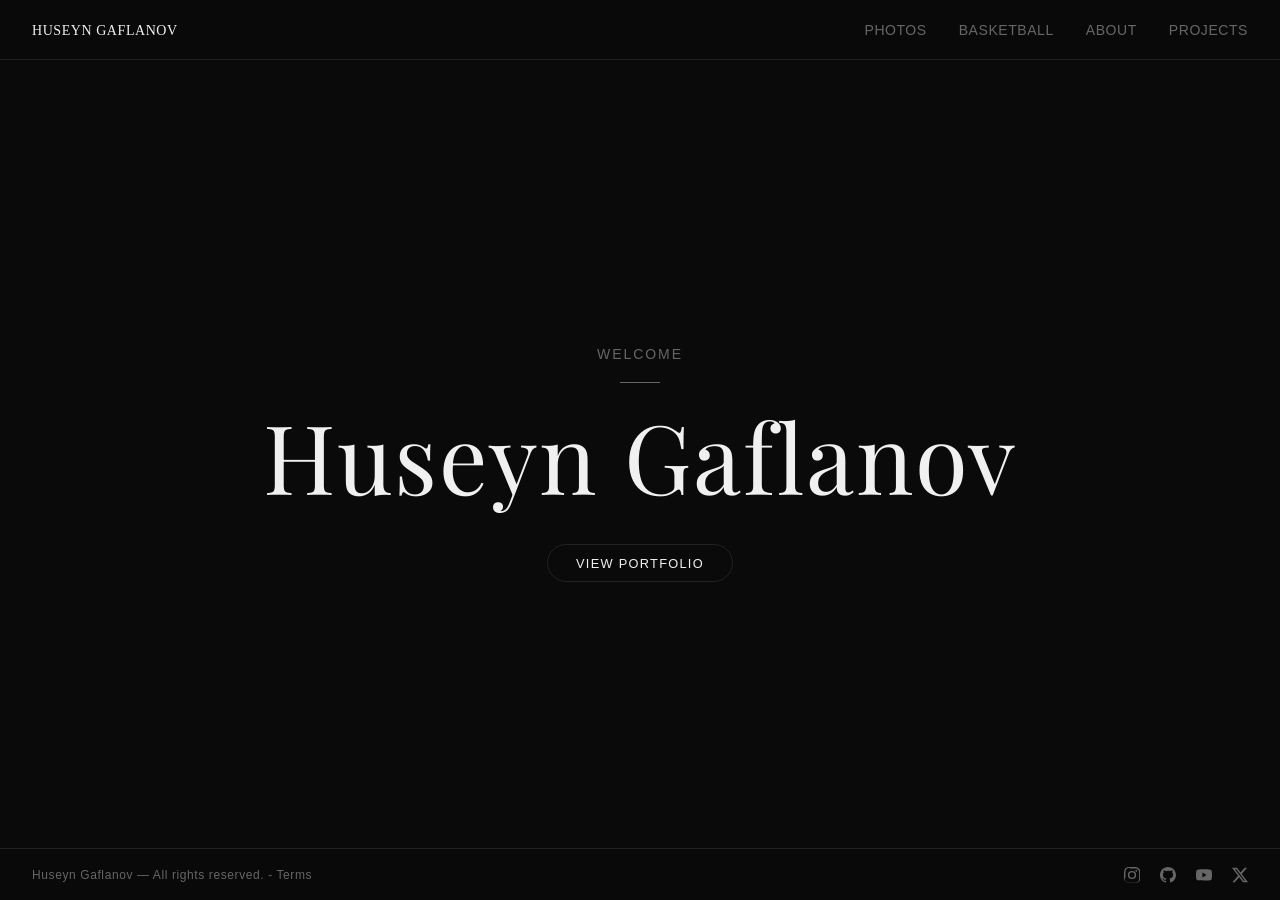
==== commit db5d337a: "Mobile dropdown updrade, footer update on mobile devices." ====
--- a/index.html
+++ b/index.html
@@ -122,6 +122,25 @@
       <a href="basketball.html">Basketball</a>
       <a href="about.html">About</a>
       <a href="projects.html">Projects</a>
+      <a href="legal.html">Terms</a>
+      <div class="mobile-footer">
+        <a href="https://instagram.com/huseyn_gaflanov" target="_blank" aria-label="Instagram" style="border-left: none;">
+          <svg viewBox="0 0 24 24" xmlns="http://www.w3.org/2000/svg"><path d="M12 2.163c3.204 0 3.584.012 4.85.07 1.17.054 1.97.24 2.43.403a4.92 4.92 0 0 1 1.772 1.153 4.92 4.92 0 0 1 1.153 1.772c.163.46.35 1.26.403 2.43.058 1.266.07 1.646.07 4.85s-.012 3.584-.07 4.85c-.054 1.17-.24 1.97-.403 2.43a4.92 4.92 0 0 1-1.153 1.772 4.92 4.92 0 0 1-1.772 1.153c-.46.163-1.26.35-2.43.403-1.266.058-1.646.07-4.85.07s-3.584-.012-4.85-.07c-1.17-.054-1.97-.24-2.43-.403a4.92 4.92 0 0 1-1.772-1.153 4.92 4.92 0 0 1-1.153-1.772c-.163-.46-.35-1.26-.403-2.43C2.175 15.747 2.163 15.367 2.163 12s.012-3.584.07-4.85c.054-1.17.24-1.97.403-2.43A4.92 4.92 0 0 1 3.79 2.948a4.92 4.92 0 0 1 1.772-1.153c.46-.163 1.26-.35 2.43-.403C9.416 2.175 9.796 2.163 12 2.163zm0-2.163C8.756 0 8.332.014 7.052.072 5.775.13 4.902.333 4.14.63a7.07 7.07 0 0 0-2.56 1.667A7.07 7.07 0 0 0 .63 4.856C.333 5.618.13 6.491.072 7.768.014 9.048 0 9.472 0 12c0 2.528.014 2.952.072 4.232.058 1.277.261 2.15.558 2.913a7.07 7.07 0 0 0 1.667 2.56 7.07 7.07 0 0 0 2.56 1.667c.763.297 1.636.5 2.913.558C8.332 23.986 8.756 24 12 24s3.668-.014 4.948-.072c1.277-.058 2.15-.261 2.913-.558a7.07 7.07 0 0 0 2.56-1.667 7.07 7.07 0 0 0 1.667-2.56c.297-.763.5-1.636.558-2.913.058-1.28.072-1.704.072-4.232s-.014-2.952-.072-4.232c-.058-1.277-.261-2.15-.558-2.913a7.07 7.07 0 0 0-1.667-2.56A7.07 7.07 0 0 0 19.86.63C19.098.333 18.225.13 16.948.072 15.668.014 15.244 0 12 0zm0 5.838a6.162 6.162 0 1 0 0 12.324 6.162 6.162 0 0 0 0-12.324zm0 10.162a4 4 0 1 1 0-8 4 4 0 0 1 0 8zm6.406-11.845a1.44 1.44 0 1 0 0 2.88 1.44 1.44 0 0 0 0-2.88z"/></svg>
+        </a>
+
+        <a href="https://github.com/huseyngaflanov" target="_blank" aria-label="GitHub">
+          <svg viewBox="0 0 24 24" xmlns="http://www.w3.org/2000/svg"><path d="M12 0C5.374 0 0 5.373 0 12c0 5.302 3.438 9.8 8.207 11.387.599.111.793-.261.793-.577v-2.234c-3.338.726-4.033-1.416-4.033-1.416-.546-1.387-1.333-1.756-1.333-1.756-1.089-.745.083-.729.083-.729 1.205.084 1.839 1.237 1.839 1.237 1.07 1.834 2.807 1.304 3.492.997.107-.775.418-1.305.762-1.604-2.665-.305-5.467-1.334-5.467-5.931 0-1.311.469-2.381 1.236-3.221-.124-.303-.535-1.524.117-3.176 0 0 1.008-.322 3.301 1.23A11.509 11.509 0 0 1 12 5.803c1.02.005 2.047.138 3.006.404 2.291-1.552 3.297-1.23 3.297-1.23.653 1.653.242 2.874.118 3.176.77.84 1.235 1.911 1.235 3.221 0 4.609-2.807 5.624-5.479 5.921.43.372.823 1.102.823 2.222v3.293c0 .319.192.694.801.576C20.566 21.797 24 17.3 24 12c0-6.627-5.373-12-12-12z"/></svg>
+        </a>
+
+        <a href="https://www.youtube.com/@huseyngaflanov" target="_blank" aria-label="YouTube">
+          <svg viewBox="0 0 24 24" xmlns="http://www.w3.org/2000/svg"><path d="M23.498 6.186a3.016 3.016 0 0 0-2.122-2.136C19.505 3.545 12 3.545 12 3.545s-7.505 0-9.377.505A3.017 3.017 0 0 0 .502 6.186C0 8.07 0 12 0 12s0 3.93.502 5.814a3.016 3.016 0 0 0 2.122 2.136c1.871.505 9.376.505 9.376.505s7.505 0 9.377-.505a3.015 3.015 0 0 0 2.122-2.136C24 15.93 24 12 24 12s0-3.93-.502-5.814zM9.545 15.568V8.432L15.818 12l-6.273 3.568z"/></svg>
+        </a>
+
+        <a href="https://x.com/HuseynGaflanov" target="_blank" aria-label="Twitter / X">
+          <svg viewBox="0 0 24 24" xmlns="http://www.w3.org/2000/svg"><path d="M18.901 1.153h3.68l-8.04 9.19L24 22.846h-7.406l-5.8-7.584-6.638 7.584H.474l8.6-9.83L0 1.154h7.594l5.243 6.932ZM17.61 20.644h2.039L6.486 3.24H4.298Z"/></svg>
+        </a>
+      </div>
+      <a href="#" style="text-transform: none; padding: 0.5rem 2rem; text-align: center; font-size: 0.6rem;">Huseyn Gaflanov &mdash; All rights reserved.</a>
     </div>
 
     <main>
@@ -141,7 +160,9 @@
     </main>
 
     <footer>
-      <span class="footer-copy">Huseyn Gaflanov &mdash; All rights reserved. &nbsp;-&nbsp; <a href="legal.html" style="color: var(--muted); text-decoration: none; transition: color 0.2s;" onmouseover="this.style.color='var(--text)'" onmouseout="this.style.color='var(--muted)'">Terms</a></span>
+      <span class="footer-copy">
+        Huseyn Gaflanov — All rights reserved. <span> - </span><span style="cursor: pointer; color: var(--muted); text-decoration: none; transition: color 0.2s;" onmouseover="this.style.color='var(--text)'" onmouseout="this.style.color='var(--muted)'">Terms</span>
+      </span>
       <div class="footer-icons">
 
         <!-- Instagram -->
--- a/styles/style.css
+++ b/styles/style.css
@@ -148,7 +148,6 @@
   -webkit-backdrop-filter: blur(16px);
   border-bottom: 1px solid var(--border);
   flex-direction: column;
-  padding: 0.5rem 0;
   z-index: 99;
 }
 
@@ -456,6 +455,42 @@
   fill: currentColor;
 }
 
+@media (max-width: 600px) {
+  .footer-copy {
+    text-align: center;
+    padding: 0.5rem 2rem;
+  }
+  .footer-copy span { display: none; }
+  .footer-icons { display: none; }
+  footer {
+    justify-content: center;
+    height: auto;
+  }
+}
+
+.mobile-footer {
+  display: flex;
+  flex-direction: row;
+  justify-content: space-evenly;
+  align-items: center;
+  gap: 0;
+  border-bottom: 0.5px solid var(--border);
+}
+
+.mobile-footer a {
+  border-bottom: none;
+  border-left: 0.5px solid var(--border);
+  flex: 1;
+  display: flex;
+  justify-content: center;
+}
+
+.mobile-footer svg {
+  width: 16px;
+  height: 16px;
+  fill: currentColor;
+}
+
 /* FULLSCREEN SIDE PANEL LAYOUT */
 .fs-content {
   flex-direction: row;
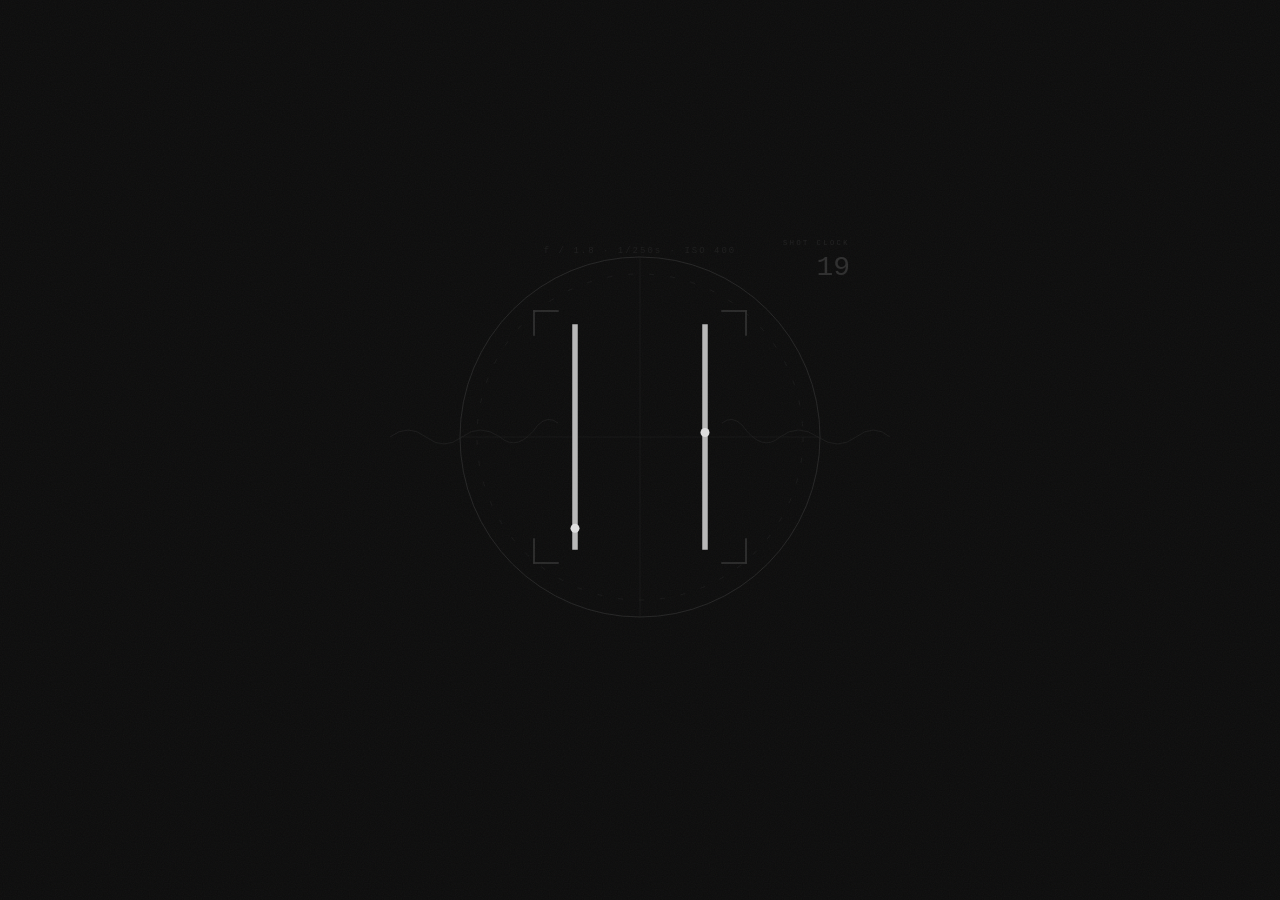
==== commit 266afdff: "Intro added." ====
--- a/index.html
+++ b/index.html
@@ -7,107 +7,119 @@
     <link rel="preconnect" href="https://fonts.gstatic.com" crossorigin>
     <link href="https://fonts.googleapis.com/css2?family=Playfair+Display:ital,wght@0,400..900;1,400..900&display=swap" rel="stylesheet">
     <link rel="stylesheet" href="styles/style.css">
+    <link rel="stylesheet" href="css/index.css">
+    <link rel="stylesheet" href="styles/intro.css">
     <link rel="icon" href="src/favicon.ico">
     <title>Huseyn Gaflanov</title>
-    <style>
-      html, body {
-        height: 100vh;
-        overflow: hidden;
-      }
-
-      .hero {
-        display: flex;
-        flex-direction: column;
-        align-items: center;
-        justify-content: center;
-        gap: 1.25rem;
-        text-align: center;
-        padding: 0 2rem;
-      }
-
-      .hero h1 {
-        font-family: "Playfair Display", serif;
-        font-weight: 400;
-        font-size: clamp(2.5rem, 8vw, 6rem);
-        letter-spacing: 0.02em;
-        color: var(--text);
-        line-height: 1.1;
-      }
-
-      .hero p {
-        font-size: 0.875rem;
-        letter-spacing: 0.14em;
-        text-transform: uppercase;
-        color: var(--muted);
-      }
-
-      .hero-divider {
-        width: 40px;
-        height: 1px;
-        background: var(--muted);
-      }
-
-      /* MAIN VIDEO BACKGROUND */
-      main {
-        position: relative;
-        height: 100vh;
-        width: 100vw;
-        display: flex;
-        justify-content: center;
-        align-items: center;
-      }
-
-      .main-video-bg {
-        position: absolute;
-        inset: 0;
-        z-index: 0;
-        overflow: hidden;
-        border-radius: 0;
-        opacity: 0;
-        transition: opacity 1.8s ease;
-        pointer-events: none;
-
-        height: 100%;
-        top: 0;
-        left: 0;
-        right: 0;
-        bottom: 0;
-        margin: 0;
-      }
-
-      .main-video-bg.visible {
-        opacity: 1;
-      }
-
-      .main-video-bg video {
-        width: 100%;
-        height: 100%;
-        object-fit: cover;
-      }
-
-      .main-video-bg::after {
-        content: '';
-        position: absolute;
-        inset: 0;
-        background: rgba(0, 0, 0, 0.75);
-      }
-
-      /* all elements above the video */
-      main > *:not(.main-video-bg) {
-        position: relative;
-        z-index: 1;
-      }
-    </style>
   </head>
   <body>
+
+    <div id="grain"></div>
+    <div id="ot"></div>
+    <div id="ob"></div>
+
+    <div id="st">
+    <svg id="main" viewBox="0 0 500 490" width="500" height="490" xmlns="http://www.w3.org/2000/svg">
+
+      <!-- ── MUSIC: audio waveform, splits around H ── -->
+      <path fill="none" stroke="#1d1d1d" stroke-width="0.85"
+        d="M0,232 Q18,218 36,232 Q54,246 72,232 Q90,218 110,232 Q128,248 148,220 Q158,210 168,218
+           M332,218 Q342,210 352,220 Q372,248 390,232 Q408,218 428,232 Q448,246 466,232 Q484,218 500,232"/>
+
+      <!-- ── PHOTOGRAPHY: outer lens ring ── -->
+      <circle id="lens" cx="250" cy="232" r="180" fill="none" stroke="#252525" stroke-width="1"/>
+
+      <!-- ── PHOTOGRAPHY: aperture cross-hairs ── -->
+      <line class="aBladeH" id="aH" x1="70" y1="232" x2="430" y2="232"/>
+      <line class="aBladeV" id="aV" x1="250" y1="52" x2="250" y2="412"/>
+
+      <!-- ── PHOTOGRAPHY: inner focus ring (dashed, rotates) ── -->
+      <circle id="fRing" cx="250" cy="232" r="163" fill="none" stroke="#1c1c1c" stroke-width="0.75" stroke-dasharray="5 16"/>
+
+      <!-- ── H strokes ── -->
+      <line id="sL" class="hs" x1="185" y1="122" x2="185" y2="342"/>
+      <line id="sR" class="hs" x1="315" y1="122" x2="315" y2="342"/>
+      <line id="sX" class="hs" x1="185" y1="232" x2="315" y2="232"/>
+
+      <!-- Leading dots -->
+      <circle id="tL" r="4.5" fill="#dedede" cx="185" cy="122" opacity="0"/>
+      <circle id="tR" r="4.5" fill="#dedede" cx="315" cy="122" opacity="0"/>
+      <circle id="tX" r="4.5" fill="#dedede" cx="185" cy="232" opacity="0"/>
+
+      <!-- ── PHOTOGRAPHY: viewfinder corner brackets ── -->
+      <line id="bTLh" x1="168" y1="106" x2="144" y2="106" stroke="#333" stroke-width="1.5" stroke-linecap="square" opacity="0"/>
+      <line id="bTLv" x1="144" y1="106" x2="144" y2="130" stroke="#333" stroke-width="1.5" stroke-linecap="square" opacity="0"/>
+      <line id="bTRh" x1="332" y1="106" x2="356" y2="106" stroke="#333" stroke-width="1.5" stroke-linecap="square" opacity="0"/>
+      <line id="bTRv" x1="356" y1="106" x2="356" y2="130" stroke="#333" stroke-width="1.5" stroke-linecap="square" opacity="0"/>
+      <line id="bBLh" x1="168" y1="358" x2="144" y2="358" stroke="#333" stroke-width="1.5" stroke-linecap="square" opacity="0"/>
+      <line id="bBLv" x1="144" y1="358" x2="144" y2="334" stroke="#333" stroke-width="1.5" stroke-linecap="square" opacity="0"/>
+      <line id="bBRh" x1="332" y1="358" x2="356" y2="358" stroke="#333" stroke-width="1.5" stroke-linecap="square" opacity="0"/>
+      <line id="bBRv" x1="356" y1="358" x2="356" y2="334" stroke="#333" stroke-width="1.5" stroke-linecap="square" opacity="0"/>
+
+      <!-- Crossbar pulse lines -->
+      <line id="plL" x1="185" y1="232" x2="185" y2="232" stroke="#3a3a3a" stroke-width="1" opacity="0"/>
+      <line id="plR" x1="315" y1="232" x2="315" y2="232" stroke="#3a3a3a" stroke-width="1" opacity="0"/>
+
+      <!-- ── PHOTOGRAPHY: exposure data ── -->
+      <text id="exT" x="250" y="48" text-anchor="middle"
+        font-family="'Courier New',monospace" font-size="9" fill="#2c2c2c" letter-spacing="2" opacity="0">
+        f / 1.8  ·  1/250s  ·  ISO 400
+      </text>
+
+      <!-- PHOTOGRAPHY: lock confirm -->
+      <text id="lkT" x="250" y="66" text-anchor="middle"
+        font-family="'Courier New',monospace" font-size="7.5" fill="#292929" letter-spacing="3.5" opacity="0">
+        [ AF  LOCK ]
+      </text>
+
+      <!-- ── BASKETBALL: shot clock ── -->
+      <text id="sclLbl" x="460" y="40" text-anchor="end"
+        font-family="'Courier New',monospace" font-size="7" fill="#202020" letter-spacing="2.5" opacity="0">
+        SHOT CLOCK
+      </text>
+      <text id="sclNum" x="460" y="70" text-anchor="end"
+        font-family="'Courier New',monospace" font-size="28" fill="#2e2e2e" opacity="0">
+        24
+      </text>
+
+      <!-- BASKETBALL: jersey number (ghost, large) -->
+      <text id="jersey" x="462" y="462" text-anchor="end"
+        font-family="'Helvetica Neue',Helvetica,sans-serif" font-size="60" fill="#181818" font-weight="800" opacity="0">
+        #18
+      </text>
+
+      <!-- ── MUSIC: EQ bars (7 bars, bottom center, base y=442) ── -->
+      <rect id="eq1" x="198" y="432" width="7" height="10" fill="#2b2b2b" rx="1" opacity="0"/>
+      <rect id="eq2" x="211" y="427" width="7" height="15" fill="#2b2b2b" rx="1" opacity="0"/>
+      <rect id="eq3" x="224" y="430" width="7" height="12" fill="#2b2b2b" rx="1" opacity="0"/>
+      <rect id="eq4" x="237" y="424" width="7" height="18" fill="#2f2f2f" rx="1" opacity="0"/>
+      <rect id="eq5" x="250" y="428" width="7" height="14" fill="#2b2b2b" rx="1" opacity="0"/>
+      <rect id="eq6" x="263" y="425" width="7" height="17" fill="#2b2b2b" rx="1" opacity="0"/>
+      <rect id="eq7" x="276" y="431" width="7" height="11" fill="#2b2b2b" rx="1" opacity="0"/>
+
+      <!-- MUSIC: BPM readout -->
+      <text id="bpmT" x="42" y="438" text-anchor="start"
+        font-family="'Courier New',monospace" font-size="8" fill="#222" letter-spacing="2" opacity="0">
+        ♩ 128 BPM
+      </text>
+
+      <!-- PHOTOGRAPHY: frame counter -->
+      <text id="frmT" x="42" y="454" text-anchor="start"
+        font-family="'Courier New',monospace" font-size="7.5" fill="#1e1e1e" letter-spacing="2" opacity="0">
+        ● REC  FRAME 0001
+      </text>
+
+    </svg>
+    </div>
+    <script src="scripts/intro.js" charset="utf-8"></script>
 
     <nav>
       <span class="nav-name"><a href="index.html">Huseyn Gaflanov</a></span>
       <div class="nav-links">
-        <a href="photography.html">Photos</a>
+        <a href="photography.html" class="nav-photography">Photos</a>
         <a href="basketball.html" class="nav-basketball">Basketball</a>
-        <a href="about.html">About</a>
-        <a href="projects.html">Projects</a>
+        <a href="about.html" class="nav-about">About</a>
+        <a href="projects.html" class="nav-projects">Projects</a>
       </div>
       <button class="nav-toggle" id="nav-toggle" aria-label="Menu">
         <span></span>
@@ -140,7 +152,6 @@
           <svg viewBox="0 0 24 24" xmlns="http://www.w3.org/2000/svg"><path d="M18.901 1.153h3.68l-8.04 9.19L24 22.846h-7.406l-5.8-7.584-6.638 7.584H.474l8.6-9.83L0 1.154h7.594l5.243 6.932ZM17.61 20.644h2.039L6.486 3.24H4.298Z"/></svg>
         </a>
       </div>
-      <a href="#" style="text-transform: none; padding: 0.5rem 2rem; text-align: center; font-size: 0.6rem;">Huseyn Gaflanov &mdash; All rights reserved.</a>
     </div>
 
     <main>
@@ -197,7 +208,7 @@
       });
       setTimeout(() => {
         document.getElementById('main-video-bg').classList.add('visible');
-      }, 3000);
+      }, 6000);
       fetch('/api/track', { method: 'GET' });
     </script>
   </body>
--- a/styles/intro.css
+++ b/styles/intro.css
@@ -0,0 +1,60 @@
+#grain{
+  position:fixed;inset:0;z-index:10002;pointer-events:none;opacity:0.042;
+  background-image:url("data:image/svg+xml,%3Csvg xmlns='http://www.w3.org/2000/svg' width='200' height='200'%3E%3Cfilter id='n'%3E%3CfeTurbulence type='fractalNoise' baseFrequency='0.85' numOctaves='4' stitchTiles='stitch'/%3E%3C/filter%3E%3Crect width='200' height='200' filter='url(%23n)'/%3E%3C/svg%3E");
+  animation:gs 0.08s steps(1) infinite;
+}
+@keyframes gs{
+  0%{background-position:0 0}12%{background-position:-40px -80px}24%{background-position:60px 30px}
+  36%{background-position:-80px 20px}48%{background-position:30px -60px}60%{background-position:-100px 70px}
+  72%{background-position:70px -40px}84%{background-position:-20px 100px}100%{background-position:100px -80px}
+}
+
+#ot,#ob{
+  position:fixed;left:0;right:0;background:#0d0d0d;z-index:9998;
+  transition:transform 1.05s cubic-bezier(0.76,0,0.24,1);
+}
+#ot{top:0;height:50%;}
+#ob{bottom:0;height:50%;}
+#ot.exit{transform:translateY(-100%);}
+#ob.exit{transform:translateY(100%);}
+
+#st{
+  position:fixed;inset:0;display:flex;align-items:center;justify-content:center;
+  z-index:9999;pointer-events:none;transition:opacity 0.3s ease;
+}
+#st.exit{opacity:0;}
+
+/* H strokes */
+.hs{fill:none;stroke:#b8b8b8;stroke-width:5.5;stroke-linecap:square;}
+#sL,#sR{stroke-dasharray:222;stroke-dashoffset:222;}
+#sX{stroke-dasharray:132;stroke-dashoffset:132;}
+.dSeg{animation:dSeg var(--d,600ms) cubic-bezier(0.4,0,0.2,1) forwards;}
+@keyframes dSeg{to{stroke-dashoffset:0;}}
+
+/* Lens ring */
+#lens{stroke-dasharray:1131;stroke-dashoffset:1131;}
+.lGo{animation:lIn 1.2s cubic-bezier(0.35,0,0.15,1) forwards;}
+@keyframes lIn{to{stroke-dashoffset:0;}}
+
+/* Focus ring spin */
+#fRing{
+  transform-box:fill-box;transform-origin:50% 50%;
+  animation:fSpin 18s linear infinite;opacity:0;
+  transition:opacity 1.5s ease;
+}
+@keyframes fSpin{to{transform:rotate(360deg);}}
+
+/* Aperture blades (4 crossing lines) */
+.aBladeH,.aBladeV{
+  stroke:#1e1e1e;stroke-width:0.5;
+  opacity:0;transition:opacity 1.2s ease;
+}
+
+/* Page */
+#pg{
+  display:flex;align-items:center;justify-content:center;height:100vh;
+  opacity:0;transition:opacity 0.9s ease 0.1s;
+  color:#bbb;font-family:'Helvetica Neue',Helvetica,sans-serif;
+}
+#pg.on{opacity:1;}
+#pg h1{font-weight:200;letter-spacing:0.42em;font-size:clamp(1rem,3vw,2.2rem);text-transform:uppercase;}
